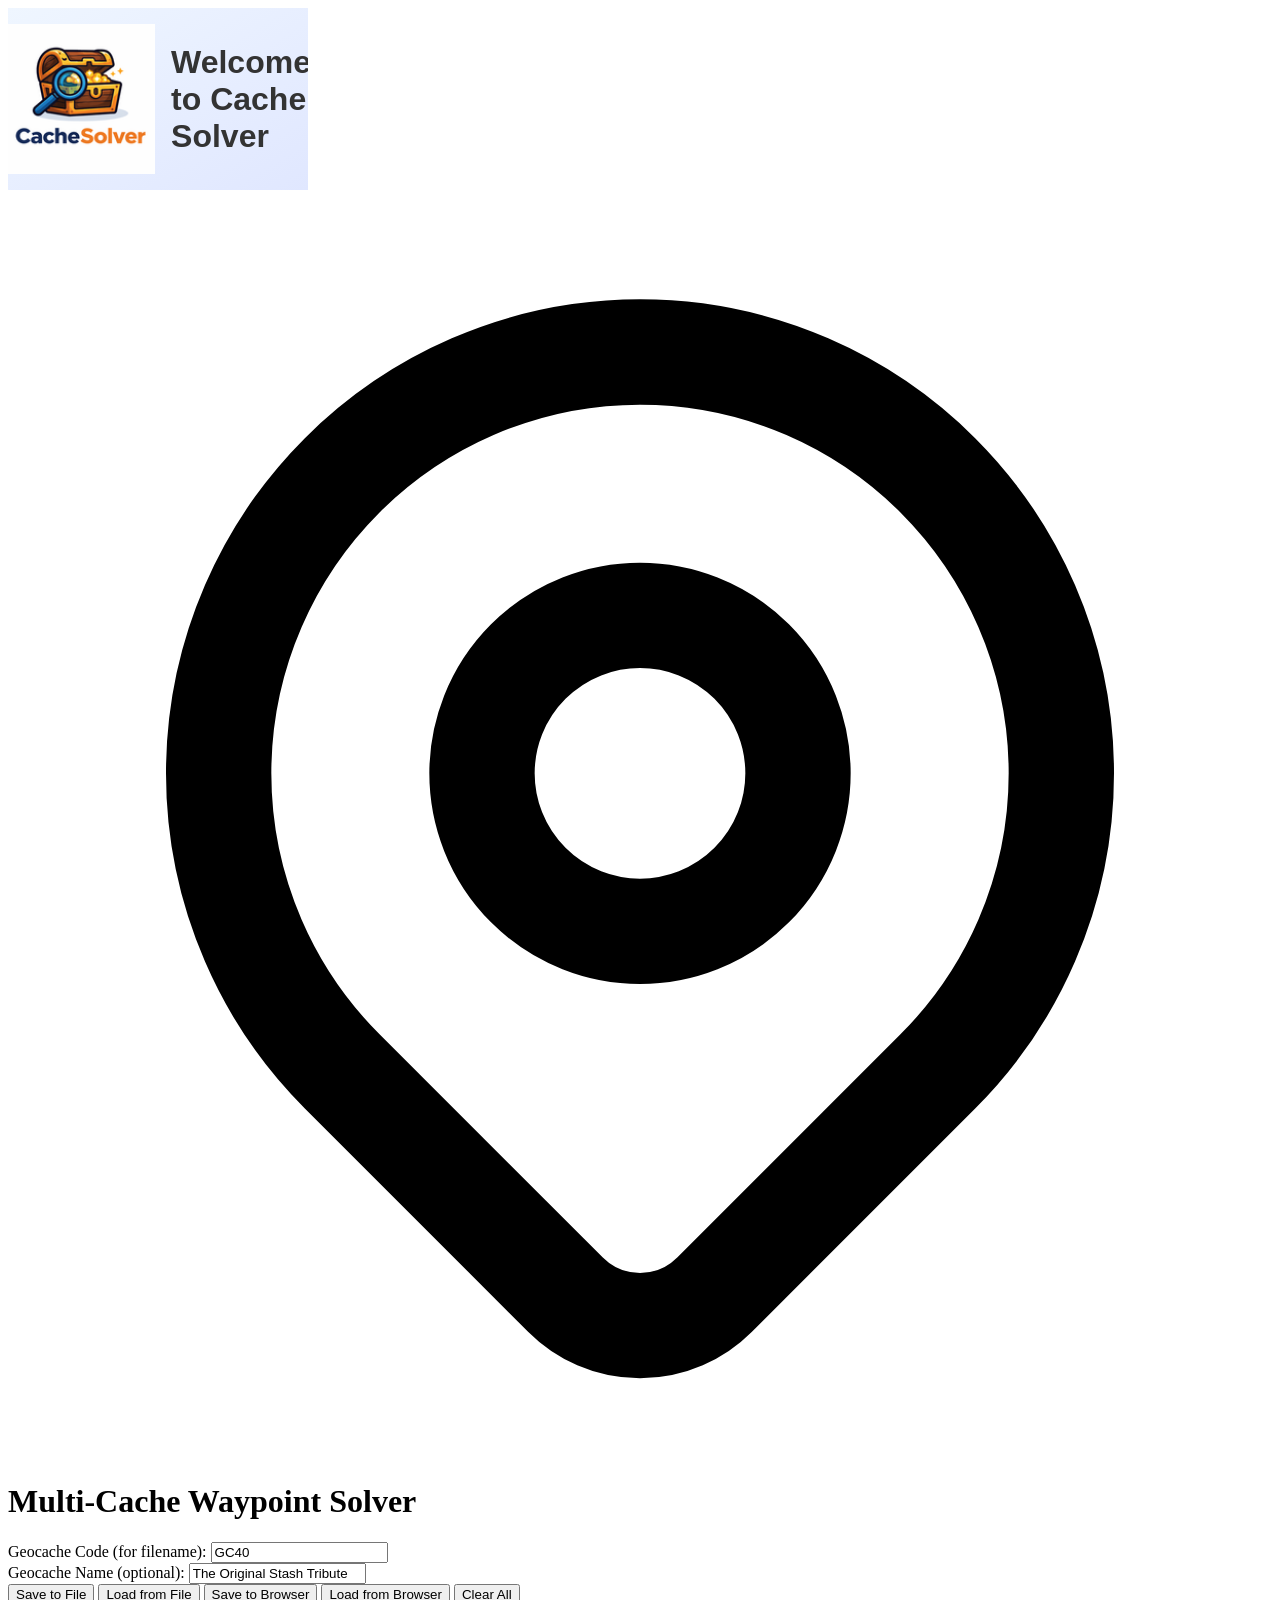
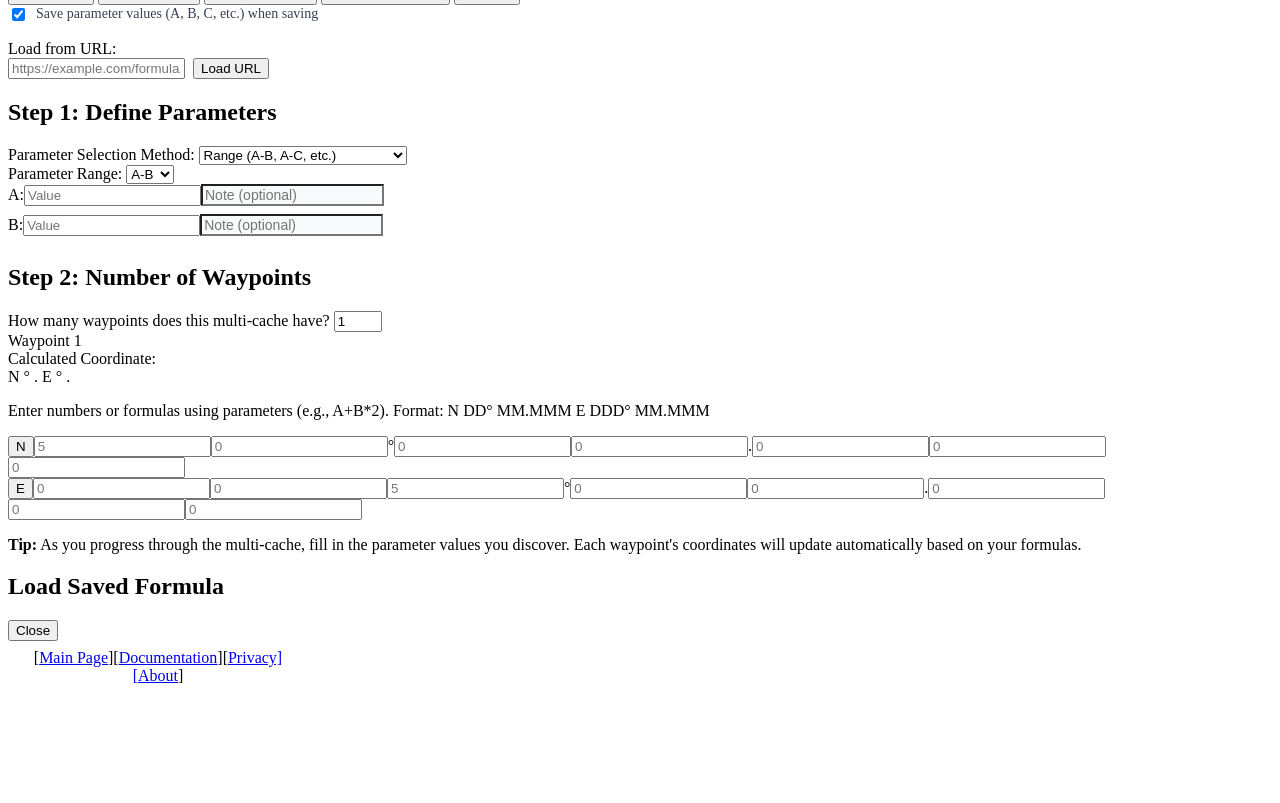
==== index.html @ f5efa578 "First Attempt at full site" ====
<!DOCTYPE html>
<html lang="en">
<head>
    <meta charset="UTF-8">
    <meta name="viewport" content="width=device-width, initial-scale=1.0">
    <meta name="description" content="Multi-Cache Waypoint Solver - Calculate geocaching coordinates using formulas">
    <meta name="theme-color" content="#4f46e5">
    <title>Multi-Cache Waypoint Solver</title>
    
    <!-- PWA Manifest -->
    <link rel="manifest" href="manifest.json">
    
    <!-- iOS Meta Tags -->
    <meta name="apple-mobile-web-app-capable" content="yes">
    <meta name="apple-mobile-web-app-status-bar-style" content="default">
    <meta name="apple-mobile-web-app-title" content="GC Solver">
    <link rel="apple-touch-icon" href="icons/icon-152x152.png">
    
    <!-- Favicon -->
    <link rel="icon" type="image/png" sizes="32x32" href="icons/icon-72x72.png">
    <link rel="icon" type="image/png" sizes="16x16" href="icons/icon-72x72.png">
    
    <link rel="stylesheet" href="css/style.css">
</head>
<body>
    <iframe src="includes/header.html" id="header-frame" frameborder="0" scrolling="no" onload="resizeIframe(this)"></iframe>

    <div id="root">
        <div class="container">
            <div class="card">
                <div class="header">
                    <svg class="icon" xmlns="http://www.w3.org/2000/svg" fill="none" viewBox="0 0 24 24" stroke="currentColor">
                        <path stroke-linecap="round" stroke-linejoin="round" stroke-width="2" d="M17.657 16.657L13.414 20.9a1.998 1.998 0 01-2.827 0l-4.244-4.243a8 8 0 1111.314 0z" />
                        <path stroke-linecap="round" stroke-linejoin="round" stroke-width="2" d="M15 11a3 3 0 11-6 0 3 3 0 016 0z" />
                    </svg>
                    <h1 class="title">Multi-Cache Waypoint Solver</h1>
                </div>
                
                <div class="form-group">
                    <label class="label">Geocache Code (for filename):</label>
                    <input type="text" id="cacheCode" class="input" placeholder="e.g., GC40" value="GC40" />
                </div>
                
                <div class="form-group">
                    <label class="label">Geocache Name (optional):</label>
                    <input type="text" id="cacheName" class="input" placeholder="e.g., Multi-Stage Adventure" value="The Original Stash Tribute" />
                </div>
                
                <div class="btn-group">
                    <button id="saveBtn" class="action-btn">Save to File</button>
                    <button id="loadBtn" class="action-btn">Load from File</button>
                    <button id="saveBrowserBtn" class="action-btn browser-btn">Save to Browser</button>
                    <button id="loadBrowserBtn" class="action-btn browser-btn">Load from Browser</button>
                    <button id="clearBtn" class="action-btn clear-btn">Clear All</button>
                    <input type="file" id="fileInput" accept=".json" style="display: none;" />
                </div>
                
                <div style="margin-bottom: 1rem;">
                    <label style="display: flex; align-items: center; gap: 0.5rem; font-size: 0.875rem; color: #374151; cursor: pointer;">
                        <input type="checkbox" id="saveParamValues" checked style="cursor: pointer;" />
                        <span>Save parameter values (A, B, C, etc.) when saving</span>
                    </label>
                </div>
                
                <div class="form-group">
                    <label class="label">Load from URL:</label>
                    <div style="display: flex; gap: 0.5rem;">
                        <input type="text" id="urlInput" class="input" placeholder="https://example.com/formula.json" />
                        <button id="loadUrlBtn" class="action-btn" style="white-space: nowrap;">Load URL</button>
                    </div>
                </div>
            </div>

            <div class="card">
                <h2 class="section-title">Step 1: Define Parameters</h2>
                
                <div class="form-group">
                    <label class="label">Parameter Selection Method:</label>
                    <select id="paramMethod" class="select">
                        <option value="range">Range (A-B, A-C, etc.)</option>
                        <option value="custom">Custom List (A,B,C,K,L,M, etc.)</option>
                    </select>
                </div>
                
                <div class="form-group" id="rangeGroup">
                    <label class="label">Parameter Range:</label>
                    <select id="paramRangeSelect" class="select"></select>
                </div>
                
                <div class="form-group" id="customGroup" style="display: none;">
                    <label class="label">Custom Parameters (comma-separated):</label>
                    <input type="text" id="paramCustom" class="input" placeholder="e.g., A,B,C,K,L,M,X,Y,Z" />
                    <p style="font-size: 0.75rem; color: #6b7280; margin-top: 0.25rem;">Enter parameter names separated by commas. Use any single letters (A-Z).</p>
                </div>

                <div class="grid" id="paramInputs"></div>
            </div>

            <div class="card">
                <h2 class="section-title">Step 2: Number of Waypoints</h2>
                <div class="form-group">
                    <label class="label">How many waypoints does this multi-cache have?</label>
                    <input type="number" id="waypointCount" class="input wp-count-selector" min="1" max="50" value="1" placeholder="e.g., 5" />
                </div>
            </div>

            <div id="waypointsContainer"></div>

            <div class="tip-box">
                <p class="tip-text">
                    <strong>Tip:</strong> As you progress through the multi-cache, fill in the parameter values you discover. Each waypoint's coordinates will update automatically based on your formulas.
                </p>
            </div>
        </div>
    </div>

    <div id="loadModal" class="modal-overlay">
        <div class="modal">
            <h2 class="modal-title">Load Saved Formula</h2>
            <ul id="formulaList" class="formula-list"></ul>
            <div class="modal-actions">
                <button id="closeModal" class="modal-close">Close</button>
            </div>
        </div>
    </div>

    <iframe src="includes/footer.html" id="footer-frame" frameborder="0" scrolling="no" onload="resizeIframe(this)"></iframe>

    <script src="js/app.js"></script>
    <script>
        function resizeIframe(iframe) {
            iframe.style.height = iframe.contentWindow.document.body.scrollHeight + 'px';
        }
        
        // Register Service Worker for PWA
        if ('serviceWorker' in navigator) {
            window.addEventListener('load', function() {
                navigator.serviceWorker.register('/service-worker.js')
                    .then(function(registration) {
                        console.log('ServiceWorker registration successful');
                    })
                    .catch(function(err) {
                        console.log('ServiceWorker registration failed: ', err);
                    });
            });
        }
        
        // Install prompt for PWA
        let deferredPrompt;
        window.addEventListener('beforeinstallprompt', function(e) {
            // Prevent the mini-infobar from appearing
            e.preventDefault();
            // Stash the event so it can be triggered later
            deferredPrompt = e;
            // Show install button (you can add UI for this)
            console.log('PWA install prompt available');
        });
    </script>
</body>
</html>
---- css/style.css ----
style1.css
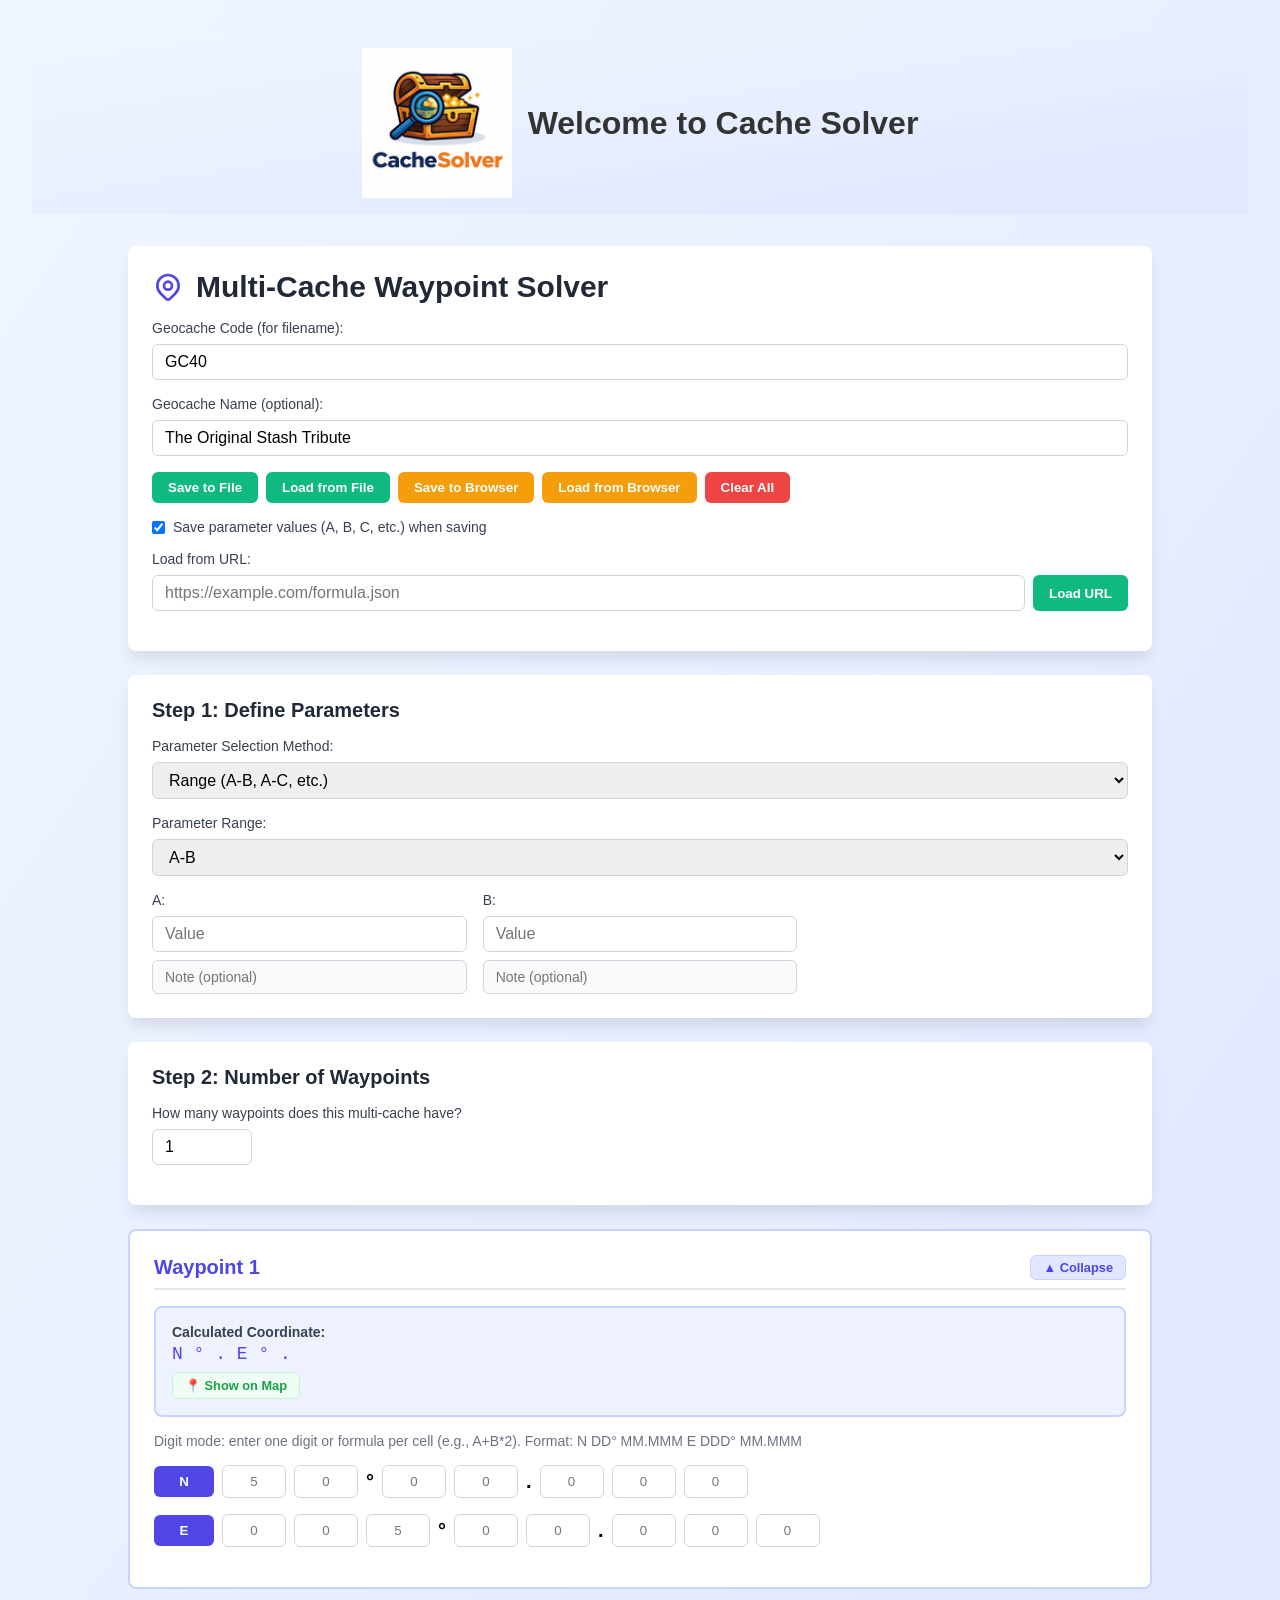
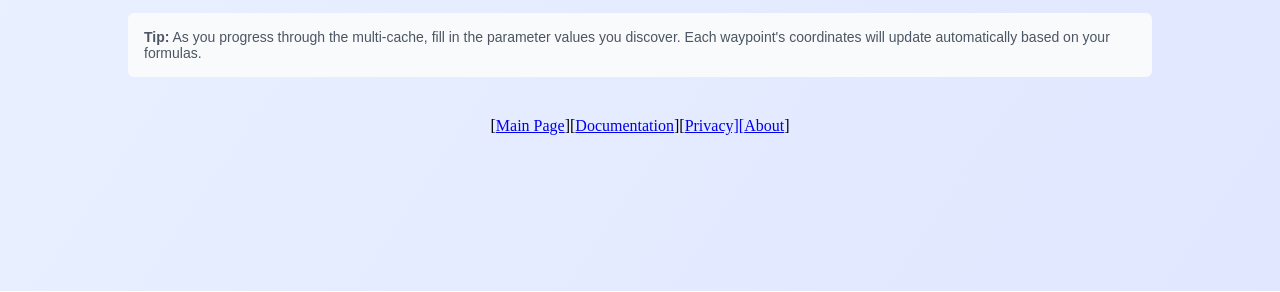
==== commit 7b3a39d5: "Adding support for collapsing and embedded map" ====
--- a/index.html
+++ b/index.html
@@ -20,7 +20,7 @@
     <link rel="icon" type="image/png" sizes="32x32" href="icons/icon-72x72.png">
     <link rel="icon" type="image/png" sizes="16x16" href="icons/icon-72x72.png">
     
-    <link rel="stylesheet" href="css/style.css">
+    <link rel="stylesheet" href="css/style1.css">
 </head>
 <body>
     <iframe src="includes/header.html" id="header-frame" frameborder="0" scrolling="no" onload="resizeIframe(this)"></iframe>
--- a/css/style1.css
+++ b/css/style1.css
@@ -0,0 +1,407 @@
+* { 
+    box-sizing: border-box; 
+    margin: 0; 
+    padding: 0; 
+}
+
+body { 
+    font-family: -apple-system, BlinkMacSystemFont, 'Segoe UI', Roboto, Oxygen, Ubuntu, Cantarell, sans-serif;
+    background: linear-gradient(to bottom right, #eff6ff, #e0e7ff);
+    min-height: 100vh;
+    padding: 2rem;
+}
+
+#header-frame, #footer-frame {
+    width: 100%;
+    border: none;
+    display: block;
+}
+
+#header-frame {
+    margin-bottom: 2rem;
+}
+
+#footer-frame {
+    margin-top: 2rem;
+}
+
+.container { 
+    max-width: 64rem; 
+    margin: 0 auto; 
+}
+
+.card { 
+    background: white; 
+    border-radius: 0.5rem; 
+    box-shadow: 0 10px 15px -3px rgba(0,0,0,0.1); 
+    padding: 1.5rem; 
+    margin-bottom: 1.5rem; 
+}
+
+.header { 
+    display: flex; 
+    align-items: center; 
+    gap: 0.75rem; 
+    margin-bottom: 1rem; 
+}
+
+.title { 
+    font-size: 1.875rem; 
+    font-weight: bold; 
+    color: #1f2937; 
+}
+
+.icon { 
+    width: 32px; 
+    height: 32px; 
+    color: #4f46e5; 
+}
+
+.section-title { 
+    font-size: 1.25rem; 
+    font-weight: bold; 
+    color: #1f2937; 
+    margin-bottom: 1rem; 
+}
+
+.form-group { 
+    margin-bottom: 1rem; 
+}
+
+.label { 
+    display: block; 
+    font-size: 0.875rem; 
+    font-weight: 500; 
+    color: #374151; 
+    margin-bottom: 0.5rem; 
+}
+
+.select, .input { 
+    width: 100%; 
+    padding: 0.5rem 0.75rem; 
+    border: 1px solid #d1d5db; 
+    border-radius: 0.375rem; 
+    font-size: 1rem; 
+}
+
+.select:focus, .input:focus { 
+    outline: none; 
+    border-color: #4f46e5; 
+    box-shadow: 0 0 0 3px rgba(79, 70, 229, 0.1); 
+}
+
+.grid { 
+    display: grid; 
+    grid-template-columns: repeat(2, 1fr); 
+    gap: 1rem; 
+}
+
+@media (min-width: 768px) { 
+    .grid { 
+        grid-template-columns: repeat(3, 1fr); 
+    } 
+}
+
+.coord-row { 
+    display: flex; 
+    align-items: center; 
+    gap: 0.5rem; 
+    margin-bottom: 1rem; 
+    flex-wrap: wrap; 
+}
+
+.toggle-btn { 
+    padding: 0.5rem 1rem; 
+    background: #4f46e5; 
+    color: white; 
+    border: none; 
+    border-radius: 0.375rem; 
+    font-weight: 600; 
+    cursor: pointer; 
+    min-width: 60px; 
+}
+
+.toggle-btn:hover { 
+    background: #4338ca; 
+}
+
+.action-btn { 
+    padding: 0.5rem 1rem; 
+    background: #10b981; 
+    color: white; 
+    border: none; 
+    border-radius: 0.375rem; 
+    font-weight: 600; 
+    cursor: pointer; 
+}
+
+.action-btn:hover { 
+    background: #059669; 
+}
+
+.browser-btn { 
+    background: #f59e0b; 
+}
+
+.browser-btn:hover { 
+    background: #d97706; 
+}
+
+.clear-btn {
+    background: #ef4444;
+}
+
+.clear-btn:hover {
+    background: #dc2626;
+}
+
+.coord-input { 
+    width: 4rem; 
+    padding: 0.5rem; 
+    border: 1px solid #d1d5db; 
+    border-radius: 0.375rem; 
+    text-align: center; 
+}
+
+.coord-input:focus { 
+    outline: none; 
+    border-color: #4f46e5; 
+    box-shadow: 0 0 0 3px rgba(79, 70, 229, 0.1); 
+}
+
+.separator { 
+    font-size: 1.25rem; 
+    font-weight: bold; 
+}
+
+.tip-box { 
+    margin-top: 1rem; 
+    padding: 1rem; 
+    background: #f9fafb; 
+    border-radius: 0.375rem; 
+}
+
+.tip-text { 
+    font-size: 0.875rem; 
+    color: #4b5563; 
+}
+
+.help-text { 
+    font-size: 0.875rem; 
+    color: #6b7280; 
+    margin-bottom: 1rem; 
+}
+
+.btn-group { 
+    display: flex; 
+    gap: 0.5rem; 
+    flex-wrap: wrap; 
+    margin-bottom: 1rem; 
+}
+
+.waypoint-card { 
+    background: white; 
+    border: 2px solid #c7d2fe; 
+    border-radius: 0.5rem; 
+    padding: 1.5rem; 
+    margin-bottom: 1.5rem; 
+}
+
+.waypoint-header { 
+    display: flex; 
+    justify-content: space-between; 
+    align-items: center; 
+    margin-bottom: 1rem; 
+    padding-bottom: 0.5rem; 
+    border-bottom: 2px solid #e5e7eb; 
+}
+
+.waypoint-title { 
+    font-size: 1.25rem; 
+    font-weight: bold; 
+    color: #4f46e5; 
+}
+
+.waypoint-result { 
+    background: #eef2ff; 
+    border: 2px solid #c7d2fe; 
+    border-radius: 0.5rem; 
+    padding: 1rem; 
+    margin-bottom: 1rem; 
+}
+
+.waypoint-result-label { 
+    font-size: 0.875rem; 
+    font-weight: 600; 
+    color: #374151; 
+    margin-bottom: 0.25rem; 
+}
+
+.waypoint-result-value { 
+    font-size: 1.125rem; 
+    font-family: monospace; 
+    color: #4f46e5; 
+}
+
+.modal-overlay { 
+    position: fixed; 
+    top: 0; 
+    left: 0; 
+    right: 0; 
+    bottom: 0; 
+    background: rgba(0, 0, 0, 0.5); 
+    display: none; 
+    align-items: center; 
+    justify-content: center; 
+    z-index: 1000; 
+}
+
+.modal-overlay.active { 
+    display: flex; 
+}
+
+.modal { 
+    background: white; 
+    border-radius: 0.5rem; 
+    padding: 2rem; 
+    max-width: 500px; 
+    width: 90%; 
+    max-height: 80vh; 
+    overflow-y: auto; 
+    box-shadow: 0 20px 25px -5px rgba(0, 0, 0, 0.1); 
+}
+
+.modal-title { 
+    font-size: 1.5rem; 
+    font-weight: bold; 
+    color: #1f2937; 
+    margin-bottom: 1rem; 
+}
+
+.formula-list { 
+    list-style: none; 
+    padding: 0; 
+    margin: 0; 
+}
+
+.formula-item { 
+    padding: 0.75rem; 
+    margin-bottom: 0.5rem; 
+    border: 1px solid #d1d5db; 
+    border-radius: 0.375rem; 
+    cursor: pointer; 
+    transition: all 0.2s; 
+    display: flex; 
+    justify-content: space-between; 
+    align-items: center; 
+}
+
+.formula-item:hover { 
+    background: #f3f4f6; 
+    border-color: #4f46e5; 
+}
+
+.formula-name { 
+    font-weight: 600; 
+    color: #1f2937; 
+    margin-bottom: 0.25rem; 
+}
+
+.formula-code { 
+    font-size: 0.875rem; 
+    color: #4f46e5; 
+    font-family: monospace; 
+}
+
+.formula-date { 
+    font-size: 0.75rem; 
+    color: #6b7280; 
+}
+
+.delete-btn { 
+    background: #ef4444; 
+    color: white; 
+    border: none; 
+    padding: 0.25rem 0.5rem; 
+    border-radius: 0.25rem; 
+    cursor: pointer; 
+    font-size: 0.75rem; 
+}
+
+.delete-btn:hover { 
+    background: #dc2626; 
+}
+
+.modal-actions { 
+    margin-top: 1rem; 
+    display: flex; 
+    justify-content: flex-end; 
+}
+
+.modal-close { 
+    background: #6b7280; 
+    color: white; 
+    border: none; 
+    padding: 0.5rem 1rem; 
+    border-radius: 0.375rem; 
+    cursor: pointer; 
+    font-weight: 600; 
+}
+
+.modal-close:hover { 
+    background: #4b5563; 
+}
+
+.wp-count-selector {
+    display: inline-block;
+    width: auto;
+    min-width: 100px;
+}
+
+.collapse-toggle-btn {
+    padding: 0.25rem 0.75rem;
+    background: #e0e7ff;
+    color: #4f46e5;
+    border: 1px solid #c7d2fe;
+    border-radius: 0.375rem;
+    font-size: 0.8rem;
+    font-weight: 600;
+    cursor: pointer;
+}
+
+.collapse-toggle-btn:hover {
+    background: #c7d2fe;
+}
+
+.collapsed-input {
+    width: 5rem;
+}
+
+.map-toggle-btn {
+    padding: 0.3rem 0.75rem;
+    background: #f0fdf4;
+    color: #16a34a;
+    border: 1px solid #bbf7d0;
+    border-radius: 0.375rem;
+    font-size: 0.8rem;
+    font-weight: 600;
+    cursor: pointer;
+}
+
+.map-toggle-btn:hover {
+    background: #dcfce7;
+}
+
+.map-container {
+    margin: 0.75rem 0;
+    border-radius: 0.375rem;
+    overflow: hidden;
+    border: 1px solid #c7d2fe;
+}
+
+.map-iframe {
+    width: 100%;
+    height: 400px;
+    border: none;
+    display: block;
+}
